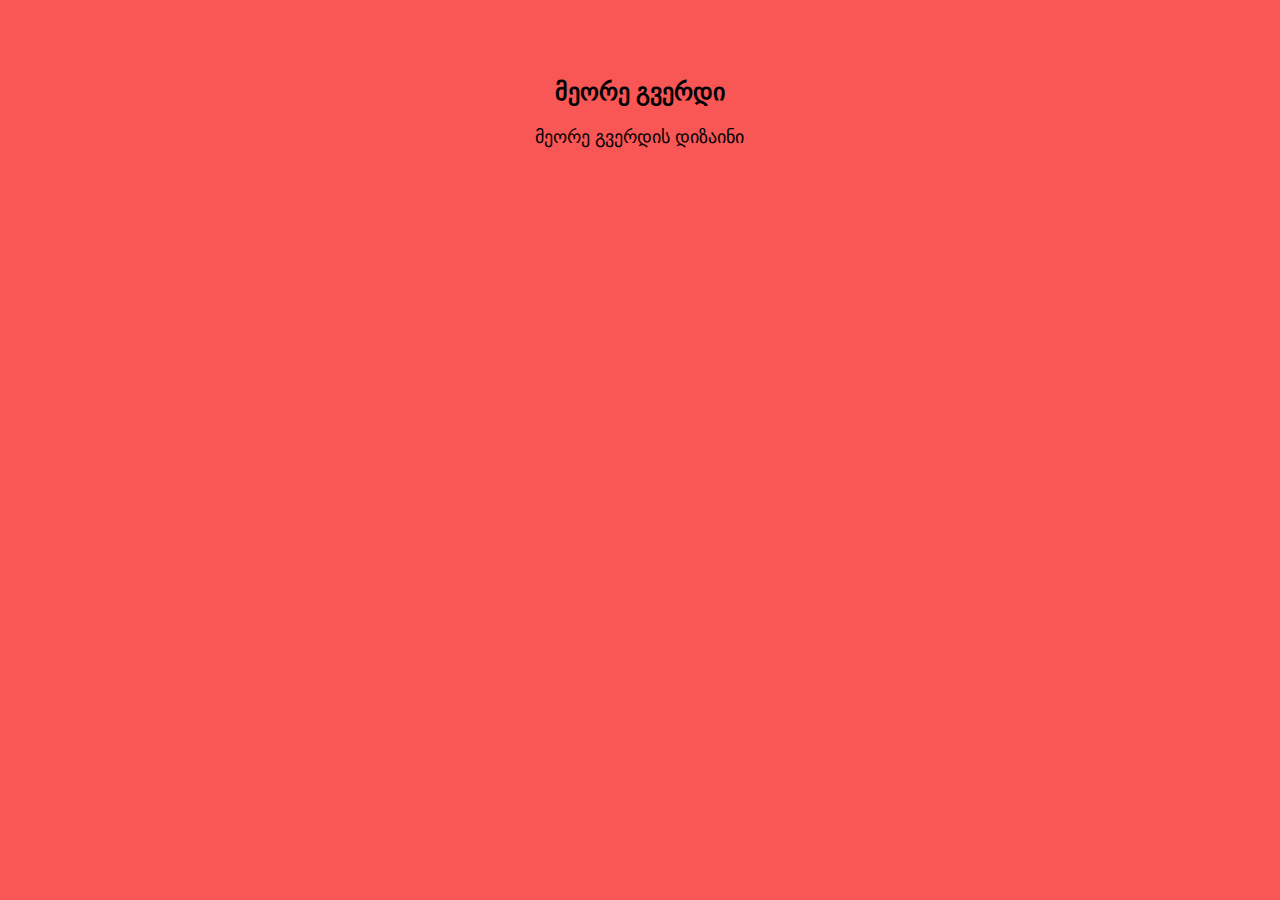
==== page2.html @ 6bf2b318 "js2" ====
<!DOCTYPE html>
<html lang="en">
  <head>
    <meta charset="UTF-8" />
    <meta name="viewport" content="width=device-width, initial-scale=1.0" />
    <title>Document</title>
    <link rel="stylesheet" href="./style2.css" />
  </head>
  <body>
    <div class="page2">
      <h2>მეორე გვერდი</h2>

      <p>მეორე გვერდის დიზაინი</p>
    </div>
  </body>
</html>
---- style2.css ----
body {
    font-family:  sans-serif;
    background-color: #f95656;
    text-align: center;
    padding: 50px;
}

h1 {
    color: #333;
}

p {
    font-size: 18px;
}
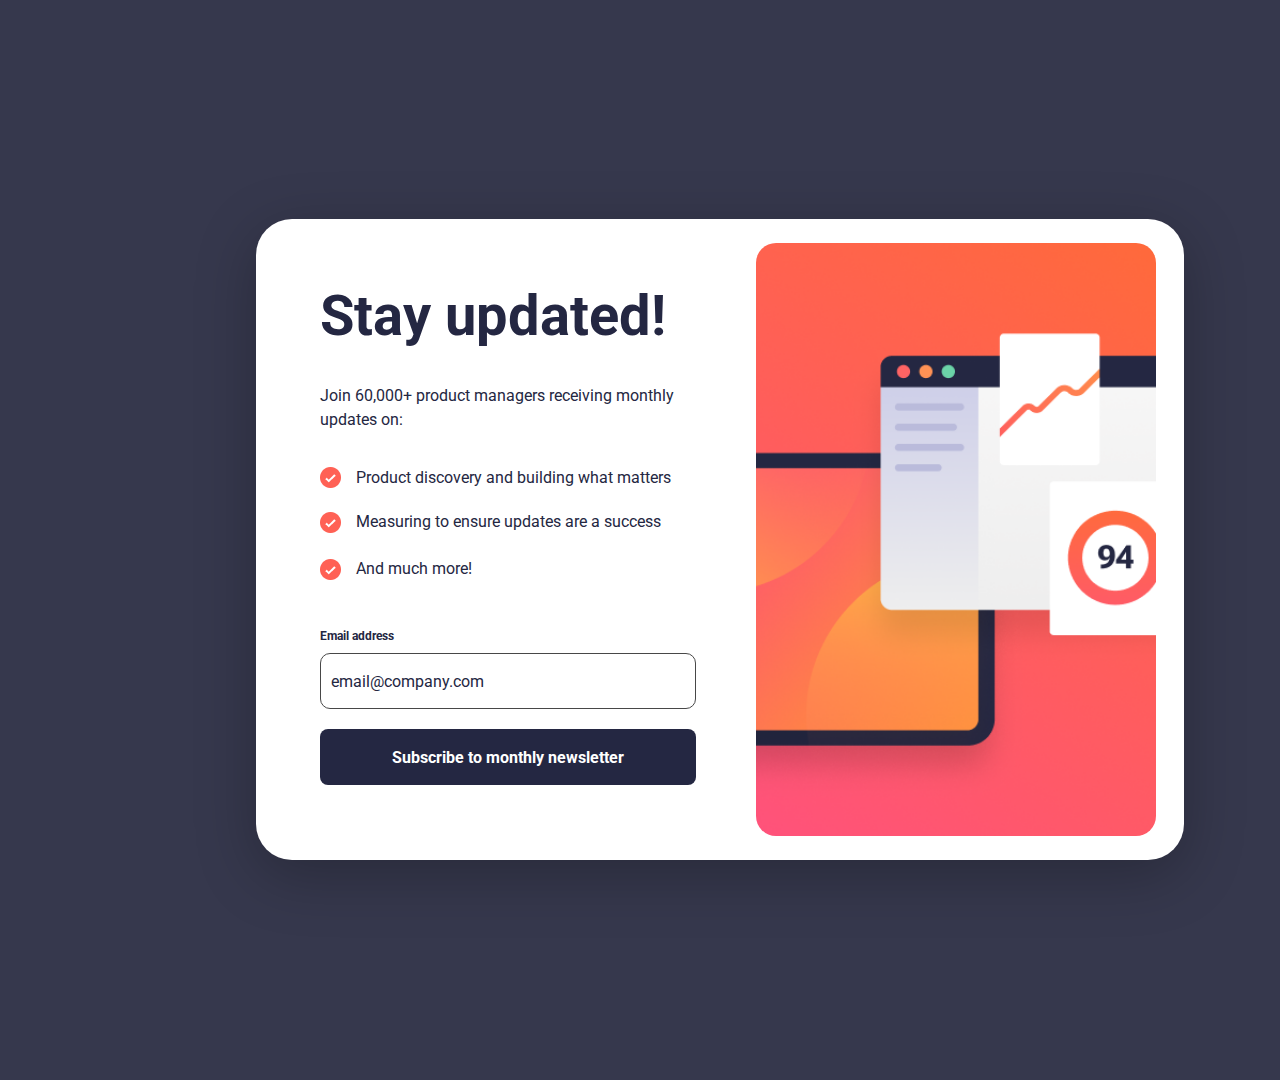
==== commit 9462dbe4: "change page2.html and  style2.css" ====
--- a/page2.html
+++ b/page2.html
@@ -4,13 +4,60 @@
     <meta charset="UTF-8" />
     <meta name="viewport" content="width=device-width, initial-scale=1.0" />
     <title>Document</title>
+    <link rel="preconnect" href="https://fonts.googleapis.com" />
+    <link rel="preconnect" href="https://fonts.gstatic.com" crossorigin />
+    <link
+      href="https://fonts.googleapis.com/css2?family=Roboto:ital,wght@0,100;0,300;0,400;0,500;0,700;0,900;1,100;1,300;1,400;1,500;1,700;1,900&display=swap"
+      rel="stylesheet"
+    />
     <link rel="stylesheet" href="./style2.css" />
   </head>
   <body>
-    <div class="page2">
-      <h2>მეორე გვერდი</h2>
-
-      <p>მეორე გვერდის დიზაინი</p>
+    <div class="container">
+      <div class="left-section">
+        <div class="section1">
+          <h1 class="title">Stay updated!</h1>
+          <p class="subtitle">
+            Join 60,000+ product managers receiving monthly updates on:
+          </p>
+          <div class="three-icon">
+            <div class="icon-text">
+              <div class="icon">
+                <img src="./check.png" alt="check icon" />
+              </div>
+              <p class="icon-text1">
+                Product discovery and building what matters
+              </p>
+            </div>
+            <div class="icon-text">
+              <div class="icon">
+                <img src="./check.png" alt="check icon" />
+              </div>
+              <p class="icone-text2">
+                Measuring to ensure updates are a success
+              </p>
+            </div>
+            <div class="icon-text">
+              <div class="icon">
+                <img src="./check.png" alt="check icon" />
+              </div>
+              <p class="icone-text3">And much more!</p>
+            </div>
+          </div>
+        </div>
+        <div class="last-part">
+          <div class="email-label">Email address</div>
+          <div class="email-placeholder">
+            <p>email@company.com</p>
+          </div>
+          <div class="subscribe-button">
+            <p>Subscribe to monthly newsletter</p>
+          </div>
+        </div>
+      </div>
+      <div class="right-section">
+        <img class="image" src="./Capture.PNG" alt="img" />
+      </div>
     </div>
   </body>
 </html>
--- a/style2.css
+++ b/style2.css
@@ -1,14 +1,166 @@
-body {
-    font-family:  sans-serif;
-    background-color: #f95656;
-    text-align: center;
-    padding: 50px;
+* {
+    margin: 0;
+    padding: 0;
+    box-sizing: border-box;
 }
 
-h1 {
-    color: #333;
+body {
+    font-family: 'Roboto', sans-serif;
+    display: flex;
+    justify-content: center;
+    align-items: center;
+    
+    
+   
+width: 1440px;
+height: 1080px;
+padding: 219px 256px 220px 256px;
+background: var(--Pale-Navy, #36384D);
 }
 
-p {
-    font-size: 18px;
-}+.container {
+    display: flex;
+    width: 928px;
+    height: 641px;
+    border-radius: 36px;
+    background: #FFF;
+    box-shadow: 0px 15px 60px rgba(0, 0, 0, 0.25);
+    padding: 64px;
+    gap: 60px;
+}
+
+.left-section {
+    width: 50%;
+    display: flex;
+    flex-direction: column;
+    gap: 30px;
+}
+
+.title {
+    font-size: 56px;
+    font-weight: 700;
+    color: #242742;
+    margin-bottom: 20px;
+}
+
+.subtitle {
+    font-size: 16px;
+    color: #242742;
+    margin-bottom: 20px;
+    line-height: 150%;
+}
+
+.icon-text {
+    display: flex;
+    align-items: center;
+   
+
+        margin-bottom: 18px; 
+    
+}
+
+.icon {
+    width: 20px;
+    height: 20px;
+    margin-right: 16px;
+}
+
+.icon-text p {
+    font-size: 16px;
+    color: #242742;
+}
+
+.email-label {
+    font-size: 12px;
+    font-weight: 700;
+    color: #242742;
+    margin-bottom: 10px;
+}
+
+.email-placeholder {
+    width: 376px;
+    height: 56px;
+    border: 1px solid #484848;
+    display: flex;
+    align-items: center;
+    padding-left: 10px;
+    margin-bottom: 20px;
+    border-radius: 10px;
+}
+
+.email-placeholder p {
+    font-size: 16px;
+    color: #242742;
+}
+
+.subscribe-button {
+    width: 376px;
+    height: 56px;
+    background-color: #242742;
+    border-radius: 8px;
+    display: flex;
+    justify-content: center;
+    align-items: center;
+    cursor: pointer;
+}
+
+.subscribe-button p {
+    color: #FFF;
+    font-size: 16px;
+    font-weight: 700;
+}
+
+.right-section {
+    border-radius: 40px;
+}
+
+.icone-text3 {
+    color: var(--Dark-Navy, #242742);
+    font-family:"Roboto" ;
+font-size: 16px;
+font-style: normal;
+font-weight: 400;
+line-height: 150%; 
+}
+
+.icone-text2 {
+    color: var(--Dark-Navy, #242742);
+    font-family:"Roboto" ;
+font-size: 16px;
+font-style: normal;
+font-weight: 400;
+line-height: 150%; 
+}
+
+.icone-text1 {
+    color: var(--Dark-Navy, #242742);
+    font-family:"Roboto" ;
+font-size: 16px;
+font-style: normal;
+font-weight: 400;
+line-height: 150%; 
+}
+
+.section1 {
+    display: flex;
+    flex-direction: column;
+    gap: 15px;
+} 
+
+.three-icon {
+    display: flex;
+    flex-direction: column;
+    gap: 5px;
+}
+
+.image {
+    border-radius: 20px;
+    width: 400px;
+height: 593px;
+flex-shrink: 0;
+position: relative;
+top: -40px;
+
+}
+
+
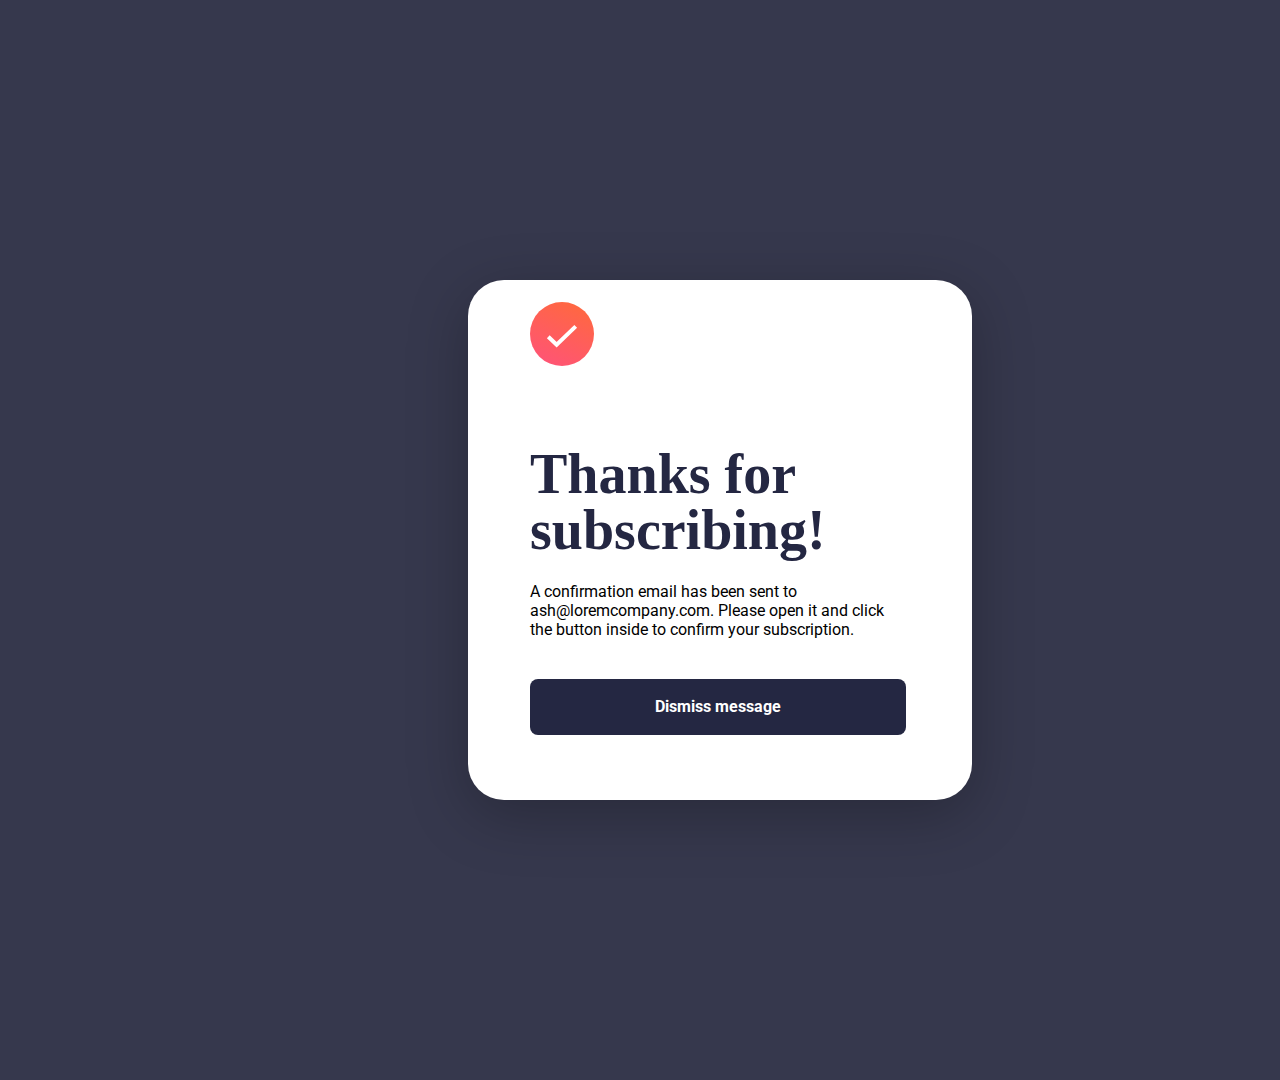
==== commit 3ec1682d: "changee many items" ====
--- a/page2.html
+++ b/page2.html
@@ -4,6 +4,7 @@
     <meta charset="UTF-8" />
     <meta name="viewport" content="width=device-width, initial-scale=1.0" />
     <title>Document</title>
+    <link rel="stylesheet" href="./style.css" />
     <link rel="preconnect" href="https://fonts.googleapis.com" />
     <link rel="preconnect" href="https://fonts.gstatic.com" crossorigin />
     <link
@@ -14,49 +15,23 @@
   </head>
   <body>
     <div class="container">
-      <div class="left-section">
-        <div class="section1">
-          <h1 class="title">Stay updated!</h1>
-          <p class="subtitle">
-            Join 60,000+ product managers receiving monthly updates on:
+      <div class="item">
+        <img class="image" src="./check.svg" alt="image3" />
+        <div class="text-div">
+          <h4 class="top-text">
+            Thanks for <br />
+            subscribing!
+          </h4>
+
+          <p class="middzle-text">
+            A confirmation email has been sent to <br />
+            ash@loremcompany.com. Please open it and click <br />
+            the button inside to confirm your subscription.
           </p>
-          <div class="three-icon">
-            <div class="icon-text">
-              <div class="icon">
-                <img src="./check.png" alt="check icon" />
-              </div>
-              <p class="icon-text1">
-                Product discovery and building what matters
-              </p>
-            </div>
-            <div class="icon-text">
-              <div class="icon">
-                <img src="./check.png" alt="check icon" />
-              </div>
-              <p class="icone-text2">
-                Measuring to ensure updates are a success
-              </p>
-            </div>
-            <div class="icon-text">
-              <div class="icon">
-                <img src="./check.png" alt="check icon" />
-              </div>
-              <p class="icone-text3">And much more!</p>
-            </div>
-          </div>
         </div>
-        <div class="last-part">
-          <div class="email-label">Email address</div>
-          <div class="email-placeholder">
-            <p>email@company.com</p>
-          </div>
-          <div class="subscribe-button">
-            <p>Subscribe to monthly newsletter</p>
-          </div>
+        <div class="last-div">
+          <h3 class="last-text">Dismiss message</h3>
         </div>
-      </div>
-      <div class="right-section">
-        <img class="image" src="./Capture.PNG" alt="img" />
       </div>
     </div>
   </body>
--- a/style.css
+++ b/style.css
@@ -0,0 +1,171 @@
+* {
+    margin: 0;
+    padding: 0;
+    box-sizing: border-box;
+}
+
+body {
+    font-family: 'Roboto', sans-serif;
+    display: flex;
+    justify-content: center;
+    align-items: center;
+    
+    
+   
+width: 1440px;
+height: 1080px;
+padding: 219px 256px 220px 256px;
+background: var(--Pale-Navy, #36384D);
+}
+
+.container {
+    display: flex;
+    width: 928px;
+    height: 641px;
+    border-radius: 36px;
+    background: #FFF;
+    box-shadow: 0px 15px 60px rgba(0, 0, 0, 0.25);
+    padding: 64px;
+    gap: 60px;
+}
+
+.left-section {
+    width: 50%;
+    display: flex;
+    flex-direction: column;
+    gap: 30px;
+}
+
+.title {
+    font-size: 56px;
+    font-weight: 700;
+    color: #242742;
+    margin-bottom: 20px;
+}
+
+.subtitle {
+    font-size: 16px;
+    color: #242742;
+    margin-bottom: 20px;
+    line-height: 150%;
+}
+
+.icon-text {
+    display: flex;
+    align-items: center;
+   
+
+        margin-bottom: 18px; 
+    
+}
+
+.icon {
+    width: 20px;
+    height: 20px;
+    margin-right: 16px;
+}
+
+.icon-text p {
+    font-size: 16px;
+    color: #242742;
+}
+
+.email-label {
+    font-size: 12px;
+    font-weight: 700;
+    color: #242742;
+    margin-bottom: 10px;
+}
+
+.email-placeholder {
+    width: 376px;
+    height: 56px;
+    border: 1px solid #484848;
+    display: flex;
+    align-items: center;
+    padding-left: 10px;
+    margin-bottom: 20px;
+    border-radius: 10px;
+}
+
+.email-placeholder p {
+    font-size: 16px;
+    color: #242742;
+}
+
+.subscribe-button {
+    width: 376px;
+    height: 56px;
+    background-color: #242742;
+    border-radius: 8px;
+    display: flex;
+    justify-content: center;
+    align-items: center;
+    cursor: pointer;
+}
+
+.subscribe-button:hover {
+    border-radius: 8px;
+    background: var(--Gradient-1, linear-gradient(204deg, #FF6A3A 0%, #FF527B 100%));
+    box-shadow: 0px 16px 32px 0px rgba(255, 97, 85, 0.50);;
+}
+
+.subscribe-button p {
+    color: #FFF;
+    font-size: 16px;
+    font-weight: 700;
+}
+
+.right-section {
+    border-radius: 40px;
+}
+
+.icone-text3 {
+    color: var(--Dark-Navy, #242742);
+    font-family:"Roboto" ;
+font-size: 16px;
+font-style: normal;
+font-weight: 400;
+line-height: 150%; 
+}
+
+.icone-text2 {
+    color: var(--Dark-Navy, #242742);
+    font-family:"Roboto" ;
+font-size: 16px;
+font-style: normal;
+font-weight: 400;
+line-height: 150%; 
+}
+
+.icone-text1 {
+    color: var(--Dark-Navy, #242742);
+    font-family:"Roboto" ;
+font-size: 16px;
+font-style: normal;
+font-weight: 400;
+line-height: 150%; 
+}
+
+.section1 {
+    display: flex;
+    flex-direction: column;
+    gap: 15px;
+} 
+
+.three-icon {
+    display: flex;
+    flex-direction: column;
+    gap: 5px;
+}
+
+.image {
+    border-radius: 20px;
+    width: 400px;
+height: 593px;
+flex-shrink: 0;
+position: relative;
+top: -40px;
+
+}
+
--- a/style2.css
+++ b/style2.css
@@ -1,166 +1,84 @@
+
 * {
+    box-sizing: border-box;
     margin: 0;
     padding: 0;
-    box-sizing: border-box;
 }
 
 body {
-    font-family: 'Roboto', sans-serif;
     display: flex;
-    justify-content: center;
-    align-items: center;
-    
-    
-   
 width: 1440px;
 height: 1080px;
-padding: 219px 256px 220px 256px;
+padding: 280px 468px;
+justify-content: center;
+align-items: center;
 background: var(--Pale-Navy, #36384D);
 }
 
 .container {
-    display: flex;
-    width: 928px;
-    height: 641px;
-    border-radius: 36px;
-    background: #FFF;
-    box-shadow: 0px 15px 60px rgba(0, 0, 0, 0.25);
-    padding: 64px;
-    gap: 60px;
+    width: 504px;
+height: 520px;
+flex-shrink: 0;
+border-radius: 36px;
+background: #FFF;
+box-shadow: 0px 15px 60px 0px rgba(0, 0, 0, 0.25);
+padding: 62px;
 }
 
-.left-section {
-    width: 50%;
-    display: flex;
-    flex-direction: column;
-    gap: 30px;
+.top-text {
+    color: var(--Dark-Navy, #242742);
+
+font-family:"Robot" ;
+font-size: 56px;
+font-style: normal;
+font-weight: 700;
+line-height: 100%; 
 }
 
-.title {
-    font-size: 56px;
-    font-weight: 700;
-    color: #242742;
-    margin-bottom: 20px;
-}
+.middle-text {
+    color: var(--Dark-Navy, #242742);
 
-.subtitle {
-    font-size: 16px;
-    color: #242742;
-    margin-bottom: 20px;
-    line-height: 150%;
-}
-
-.icon-text {
-    display: flex;
-    align-items: center;
-   
-
-        margin-bottom: 18px; 
-    
-}
-
-.icon {
-    width: 20px;
-    height: 20px;
-    margin-right: 16px;
-}
-
-.icon-text p {
-    font-size: 16px;
-    color: #242742;
-}
-
-.email-label {
-    font-size: 12px;
-    font-weight: 700;
-    color: #242742;
-    margin-bottom: 10px;
-}
-
-.email-placeholder {
-    width: 376px;
-    height: 56px;
-    border: 1px solid #484848;
-    display: flex;
-    align-items: center;
-    padding-left: 10px;
-    margin-bottom: 20px;
-    border-radius: 10px;
-}
-
-.email-placeholder p {
-    font-size: 16px;
-    color: #242742;
-}
-
-.subscribe-button {
-    width: 376px;
-    height: 56px;
-    background-color: #242742;
-    border-radius: 8px;
-    display: flex;
-    justify-content: center;
-    align-items: center;
-    cursor: pointer;
-}
-
-.subscribe-button p {
-    color: #FFF;
-    font-size: 16px;
-    font-weight: 700;
-}
-
-.right-section {
-    border-radius: 40px;
-}
-
-.icone-text3 {
-    color: var(--Dark-Navy, #242742);
-    font-family:"Roboto" ;
+font-family:"Roboto" ;
 font-size: 16px;
 font-style: normal;
 font-weight: 400;
+line-height: 150%;
+}
+
+.last-div {
+    width: 376px;
+    height: 56px;
+    flex-shrink: 0;
+    border-radius: 8px;
+background: var(--Dark-Navy, #242742);
+padding: 16px;
+}
+
+.last-text {
+    color: var(--White, #FFF);
+text-align: center;
+
+font-family:"Roboto" ;
+font-size: 16px;
+font-style: normal;
+font-weight: 700;
 line-height: 150%; 
 }
 
-.icone-text2 {
-    color: var(--Dark-Navy, #242742);
-    font-family:"Roboto" ;
-font-size: 16px;
-font-style: normal;
-font-weight: 400;
-line-height: 150%; 
+.text-div {
+    display: flex;
+    flex-direction: column;
+    gap: 24px;
 }
 
-.icone-text1 {
-    color: var(--Dark-Navy, #242742);
-    font-family:"Roboto" ;
-font-size: 16px;
-font-style: normal;
-font-weight: 400;
-line-height: 150%; 
-}
-
-.section1 {
+.item {
     display: flex;
     flex-direction: column;
-    gap: 15px;
-} 
-
-.three-icon {
-    display: flex;
-    flex-direction: column;
-    gap: 5px;
+    gap: 40px;
 }
 
 .image {
-    border-radius: 20px;
-    width: 400px;
-height: 593px;
+    width: 64px;
+height: 64px;
 flex-shrink: 0;
-position: relative;
-top: -40px;
-
-}
-
-
+}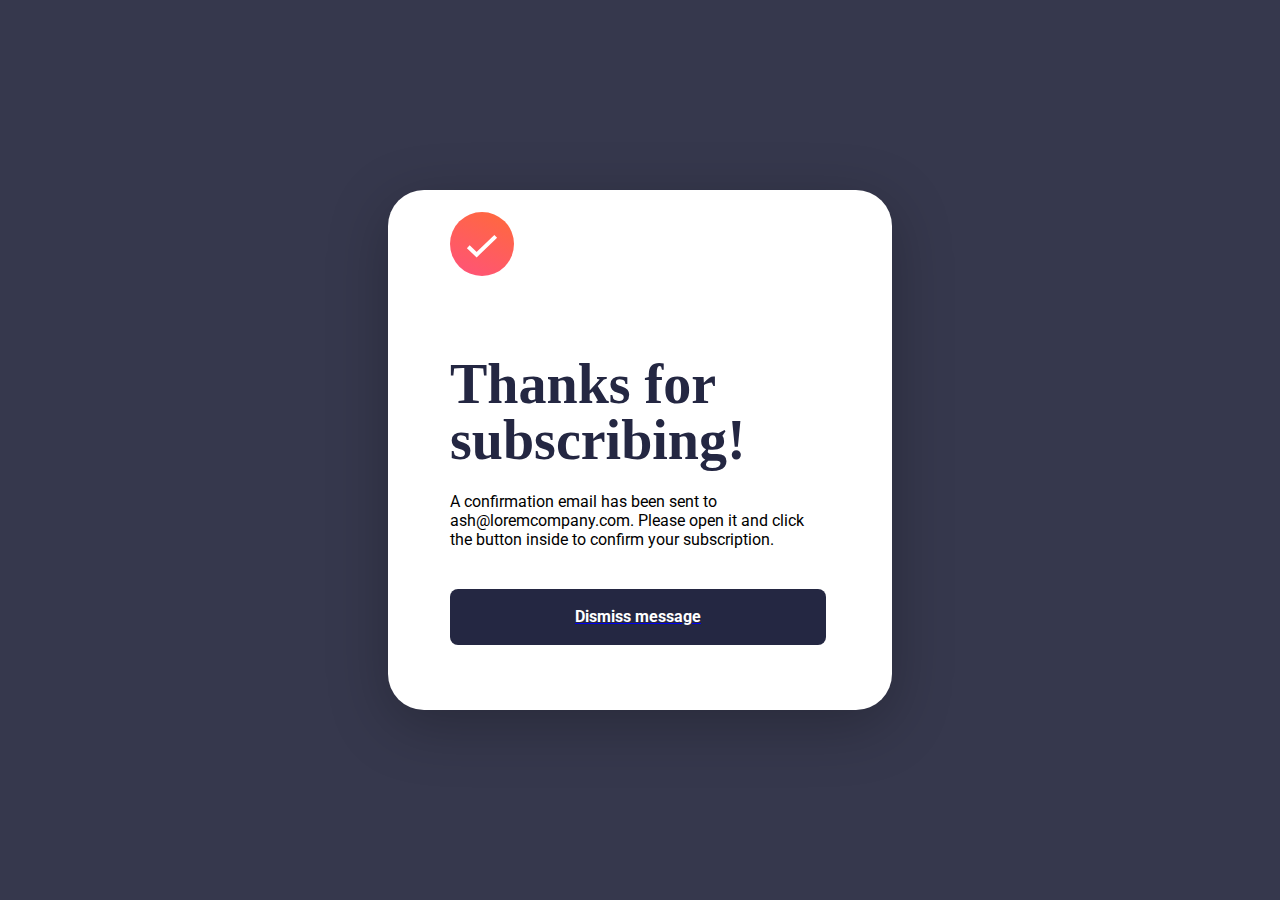
==== commit f0c6e292: "change scrol" ====
--- a/page2.html
+++ b/page2.html
@@ -29,9 +29,12 @@
             the button inside to confirm your subscription.
           </p>
         </div>
-        <div class="last-div">
-          <h3 class="last-text">Dismiss message</h3>
-        </div>
+
+        <a href="./index.html">
+          <div class="last-div">
+            <h3 class="last-text">Dismiss message</h3>
+          </div>
+        </a>
       </div>
     </div>
   </body>
--- a/style.css
+++ b/style.css
@@ -10,10 +10,8 @@
     justify-content: center;
     align-items: center;
     
-    
+    height: 100vh;
    
-width: 1440px;
-height: 1080px;
 padding: 219px 256px 220px 256px;
 background: var(--Pale-Navy, #36384D);
 }
@@ -169,3 +167,21 @@
 
 }
 
+.input {
+    width: 376px;
+height: 56px;
+flex-shrink: 0;
+border-radius: 10px;
+padding-left: 10px;
+outline: none;
+border: 1px solid rgba(0, 0, 0, 0.25);
+border-radius: 20px;
+background: #FFF;
+box-shadow: 0px 15px 60px 0px rgba(0, 0, 0, 0.25);
+}
+
+.last-part{
+    display: flex;
+    flex-direction: column;
+    gap: 10px;
+}--- a/style2.css
+++ b/style2.css
@@ -7,8 +7,7 @@
 
 body {
     display: flex;
-width: 1440px;
-height: 1080px;
+height: 100vh;
 padding: 280px 468px;
 justify-content: center;
 align-items: center;
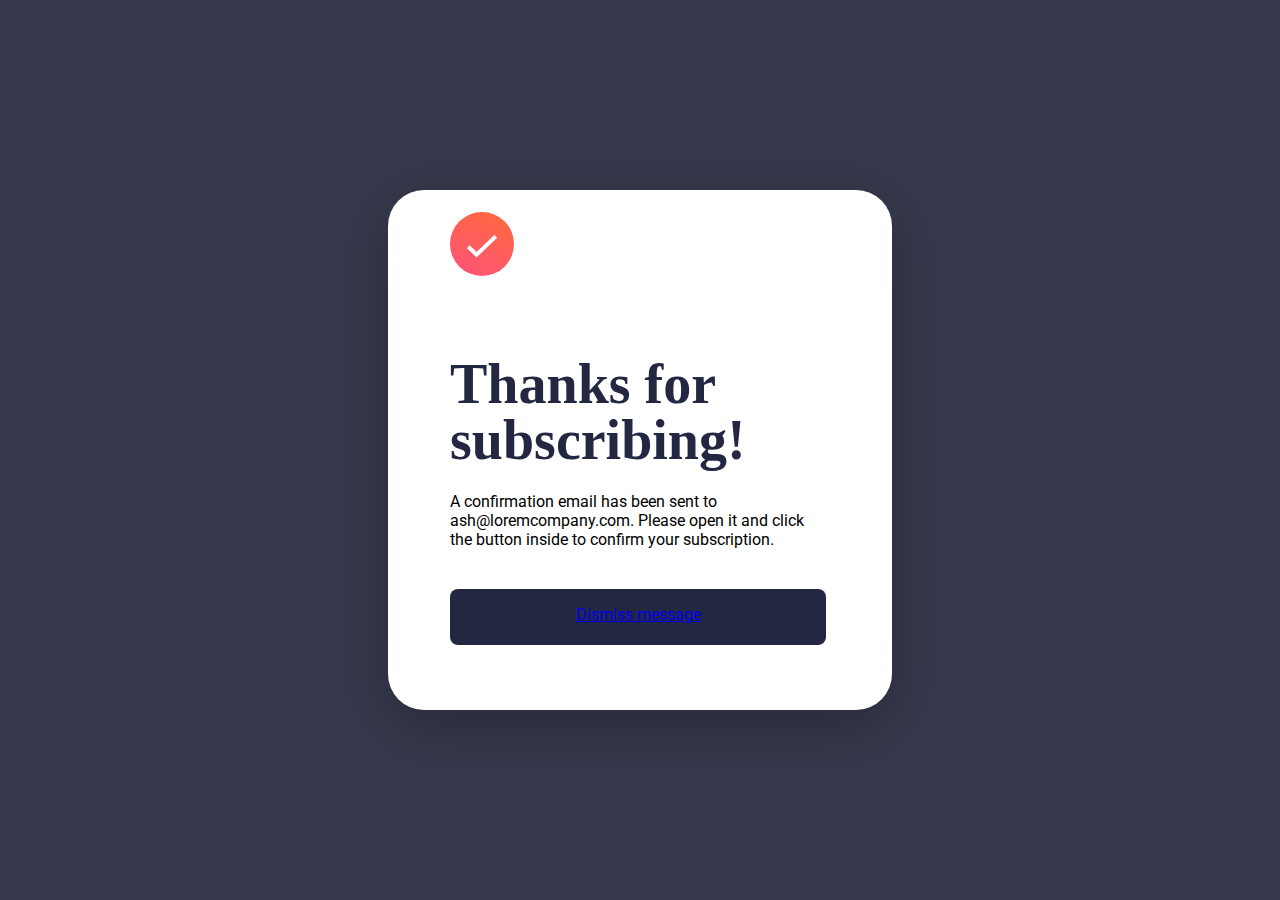
==== commit 4ca8e7e6: "index.html2" ====
--- a/page2.html
+++ b/page2.html
@@ -30,11 +30,9 @@
           </p>
         </div>
 
-        <a href="./index.html">
-          <div class="last-div">
-            <h3 class="last-text">Dismiss message</h3>
-          </div>
-        </a>
+        <div class="last-div">
+          <a href="./index.html"> Dismiss message</a>
+        </div>
       </div>
     </div>
   </body>
--- a/style.css
+++ b/style.css
@@ -2,80 +2,78 @@
     margin: 0;
     padding: 0;
     box-sizing: border-box;
-}
-
-body {
-    font-family: 'Roboto', sans-serif;
+  }
+  
+  body {
+    font-family: "Roboto", sans-serif;
     display: flex;
     justify-content: center;
     align-items: center;
-    
+  
     height: 100vh;
-   
-padding: 219px 256px 220px 256px;
-background: var(--Pale-Navy, #36384D);
-}
-
-.container {
+  
+    padding: 219px 256px 220px 256px;
+    background: var(--Pale-Navy, #36384d);
+  }
+  
+  .container {
     display: flex;
     width: 928px;
     height: 641px;
     border-radius: 36px;
-    background: #FFF;
+    background: #fff;
     box-shadow: 0px 15px 60px rgba(0, 0, 0, 0.25);
     padding: 64px;
     gap: 60px;
-}
-
-.left-section {
+  }
+  
+  .left-section {
     width: 50%;
     display: flex;
     flex-direction: column;
     gap: 30px;
-}
-
-.title {
+  }
+  
+  .title {
     font-size: 56px;
     font-weight: 700;
     color: #242742;
     margin-bottom: 20px;
-}
-
-.subtitle {
+  }
+  
+  .subtitle {
     font-size: 16px;
     color: #242742;
     margin-bottom: 20px;
     line-height: 150%;
-}
-
-.icon-text {
-    display: flex;
-    align-items: center;
-   
-
-        margin-bottom: 18px; 
-    
-}
-
-.icon {
+  }
+  
+  .icon-text {
+    display: flex;
+    align-items: center;
+  
+    margin-bottom: 18px;
+  }
+  
+  .icon {
     width: 20px;
     height: 20px;
     margin-right: 16px;
-}
-
-.icon-text p {
-    font-size: 16px;
-    color: #242742;
-}
-
-.email-label {
+  }
+  
+  .icon-text p {
+    font-size: 16px;
+    color: #242742;
+  }
+  
+  .email-label {
     font-size: 12px;
     font-weight: 700;
     color: #242742;
     margin-bottom: 10px;
-}
-
-.email-placeholder {
+  }
+  
+  .email-placeholder {
     width: 376px;
     height: 56px;
     border: 1px solid #484848;
@@ -84,14 +82,14 @@
     padding-left: 10px;
     margin-bottom: 20px;
     border-radius: 10px;
-}
-
-.email-placeholder p {
-    font-size: 16px;
-    color: #242742;
-}
-
-.subscribe-button {
+  }
+  
+  .email-placeholder p {
+    font-size: 16px;
+    color: #242742;
+  }
+  
+  .subscribe-button {
     width: 376px;
     height: 56px;
     background-color: #242742;
@@ -100,88 +98,121 @@
     justify-content: center;
     align-items: center;
     cursor: pointer;
-}
-
-.subscribe-button:hover {
-    border-radius: 8px;
-    background: var(--Gradient-1, linear-gradient(204deg, #FF6A3A 0%, #FF527B 100%));
-    box-shadow: 0px 16px 32px 0px rgba(255, 97, 85, 0.50);;
-}
-
-.subscribe-button p {
-    color: #FFF;
-    font-size: 16px;
-    font-weight: 700;
-}
-
-.right-section {
+  }
+  
+  .subscribe-button:hover {
+    border-radius: 8px;
+    background: var(
+      --Gradient-1,
+      linear-gradient(204deg, #ff6a3a 0%, #ff527b 100%)
+    );
+    box-shadow: 0px 16px 32px 0px rgba(255, 97, 85, 0.5);
+  }
+  
+  .subscribe-button p {
+    color: #fff;
+    font-size: 16px;
+    font-weight: 700;
+  }
+  
+  .right-section {
     border-radius: 40px;
-}
-
-.icone-text3 {
+  }
+  
+  .icone-text3 {
     color: var(--Dark-Navy, #242742);
-    font-family:"Roboto" ;
-font-size: 16px;
-font-style: normal;
-font-weight: 400;
-line-height: 150%; 
-}
-
-.icone-text2 {
+    font-family: "Roboto";
+    font-size: 16px;
+    font-style: normal;
+    font-weight: 400;
+    line-height: 150%;
+  }
+  
+  .icone-text2 {
     color: var(--Dark-Navy, #242742);
-    font-family:"Roboto" ;
-font-size: 16px;
-font-style: normal;
-font-weight: 400;
-line-height: 150%; 
-}
-
-.icone-text1 {
+    font-family: "Roboto";
+    font-size: 16px;
+    font-style: normal;
+    font-weight: 400;
+    line-height: 150%;
+  }
+  
+  .icone-text1 {
     color: var(--Dark-Navy, #242742);
-    font-family:"Roboto" ;
-font-size: 16px;
-font-style: normal;
-font-weight: 400;
-line-height: 150%; 
-}
-
-.section1 {
+    font-family: "Roboto";
+    font-size: 16px;
+    font-style: normal;
+    font-weight: 400;
+    line-height: 150%;
+  }
+  
+  .section1 {
     display: flex;
     flex-direction: column;
     gap: 15px;
-} 
-
-.three-icon {
+  }
+  
+  .three-icon {
     display: flex;
     flex-direction: column;
     gap: 5px;
-}
-
-.image {
+  }
+  
+  .image {
     border-radius: 20px;
     width: 400px;
-height: 593px;
-flex-shrink: 0;
-position: relative;
-top: -40px;
+    height: 593px;
+    flex-shrink: 0;
+    position: relative;
+    top: -40px;
+  }
+  
+  .input {
+    width: 376px;
+    height: 56px;
+    flex-shrink: 0;
+    border-radius: 10px;
+    padding-left: 10px;
+    outline: none;
+    border: 1px solid rgba(0, 0, 0, 0.25);
+    border-radius: 8px;
+    background: #fff;
+    box-shadow: 0px 15px 60px 0px rgba(0, 0, 0, 0.25);
+  }
+  
+  .input:focus {
+    border-radius: 8px;
+    border: 1px solid var(--Vermellion, #ff6155);
+    background: rgba(255, 97, 85, 0.15);
+  }
+  .email-h3 {
+    display: flex;
+    flex-direction: column;
+  }
+  
+  h3 {
+    color: var(--Vermellion, #ff6155);
+    text-align: right;
+  
+    font-family: "Roboto";
+    font-size: 12px;
+    font-style: normal;
+    font-weight: 700;
+    line-height: 150%;
+    display: none;
+  }
 
-}
-
-.input {
-    width: 376px;
-height: 56px;
-flex-shrink: 0;
-border-radius: 10px;
-padding-left: 10px;
-outline: none;
-border: 1px solid rgba(0, 0, 0, 0.25);
-border-radius: 20px;
-background: #FFF;
-box-shadow: 0px 15px 60px 0px rgba(0, 0, 0, 0.25);
-}
-
-.last-part{
+ 
+  
+ 
+  .both-lastdiv {
+    display: flex;
+    flex-direction: column;
+    gap: 24px;
+  }
+  
+  .last-part {
     display: flex;
     flex-direction: column;
     gap: 10px;
-}+  }--- a/style2.css
+++ b/style2.css
@@ -51,18 +51,10 @@
     border-radius: 8px;
 background: var(--Dark-Navy, #242742);
 padding: 16px;
+text-align: center;
 }
 
-.last-text {
-    color: var(--White, #FFF);
-text-align: center;
 
-font-family:"Roboto" ;
-font-size: 16px;
-font-style: normal;
-font-weight: 700;
-line-height: 150%; 
-}
 
 .text-div {
     display: flex;
@@ -80,4 +72,20 @@
     width: 64px;
 height: 64px;
 flex-shrink: 0;
+}
+
+.last-div:hover {
+    border-radius: 8px;
+background: var(--Gradient-1, linear-gradient(204deg, #FF6A3A 0%, #FF527B 100%));
+box-shadow: 0px 16px 32px 0px rgba(255, 97, 85, 0.50);
+}
+.last-text {
+    color: var(--White, #FFF);
+text-align: center;
+
+font-family:"Roboto" ;
+font-size: 16px;
+font-style: normal;
+font-weight: 700;
+line-height: 150%; 
 }